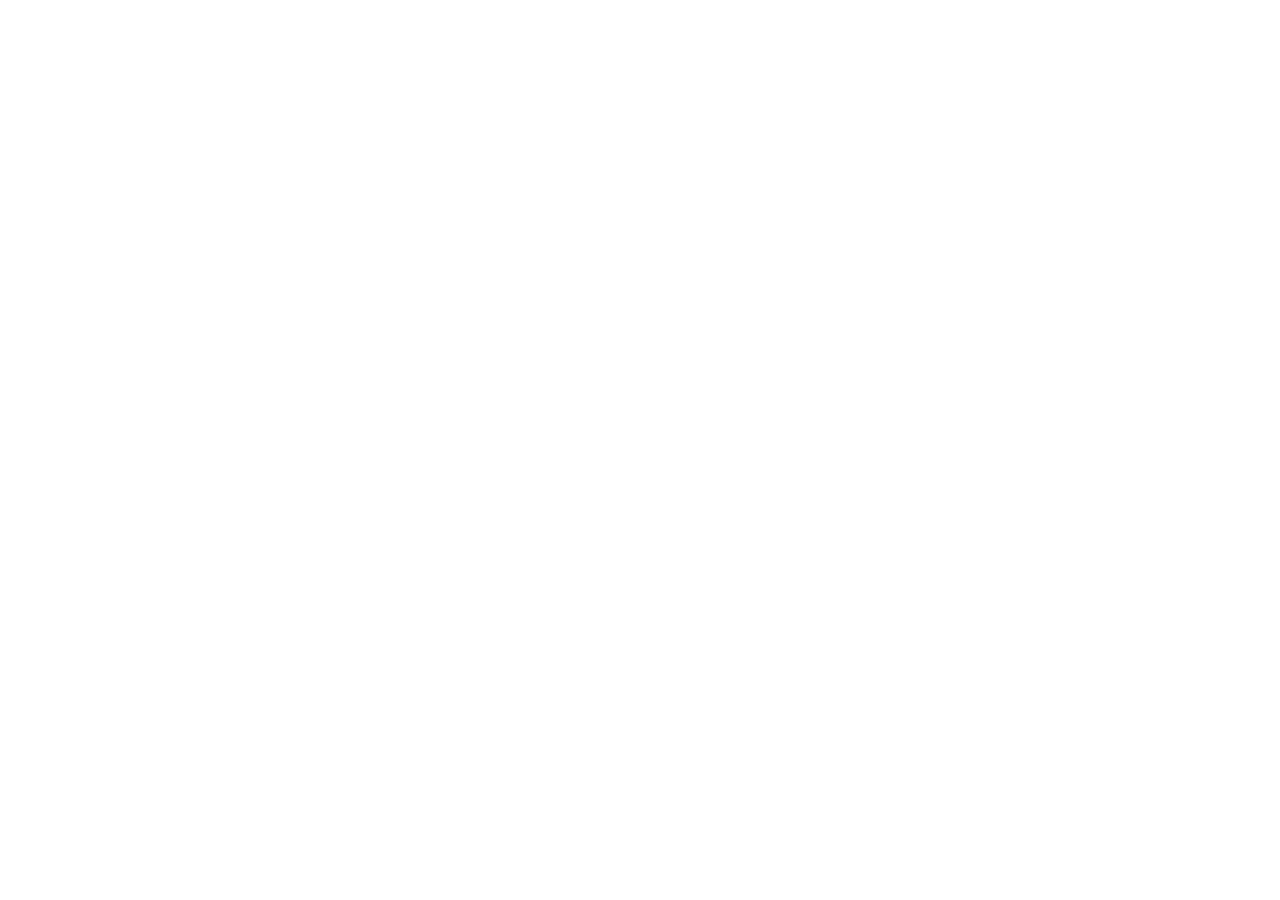
==== code/index.html @ ca90afb4 "Update titel and add viewport meta tag" ====
<!DOCTYPE html>
<html>

<head>
  <meta charset="utf-8" />
  <!-- Titel ändrad. kanske kan göra om? -->
  <title>AI-tech-news</title>
  <link rel="stylesheet" href="./style.css" />
  <meta name="viewport" content="width=device-width , initial-scale=1.0">
  <!-- meta tagg ok! -->
</head>

<body>
  <header>
    <!-- Some kind of logo and navbar -->
  </header>

  <section class="big-news">
    <!-- The big news content -->
  </section>

  <section class="">
    <!-- The other news  -->
  </section>
</body>

</html>
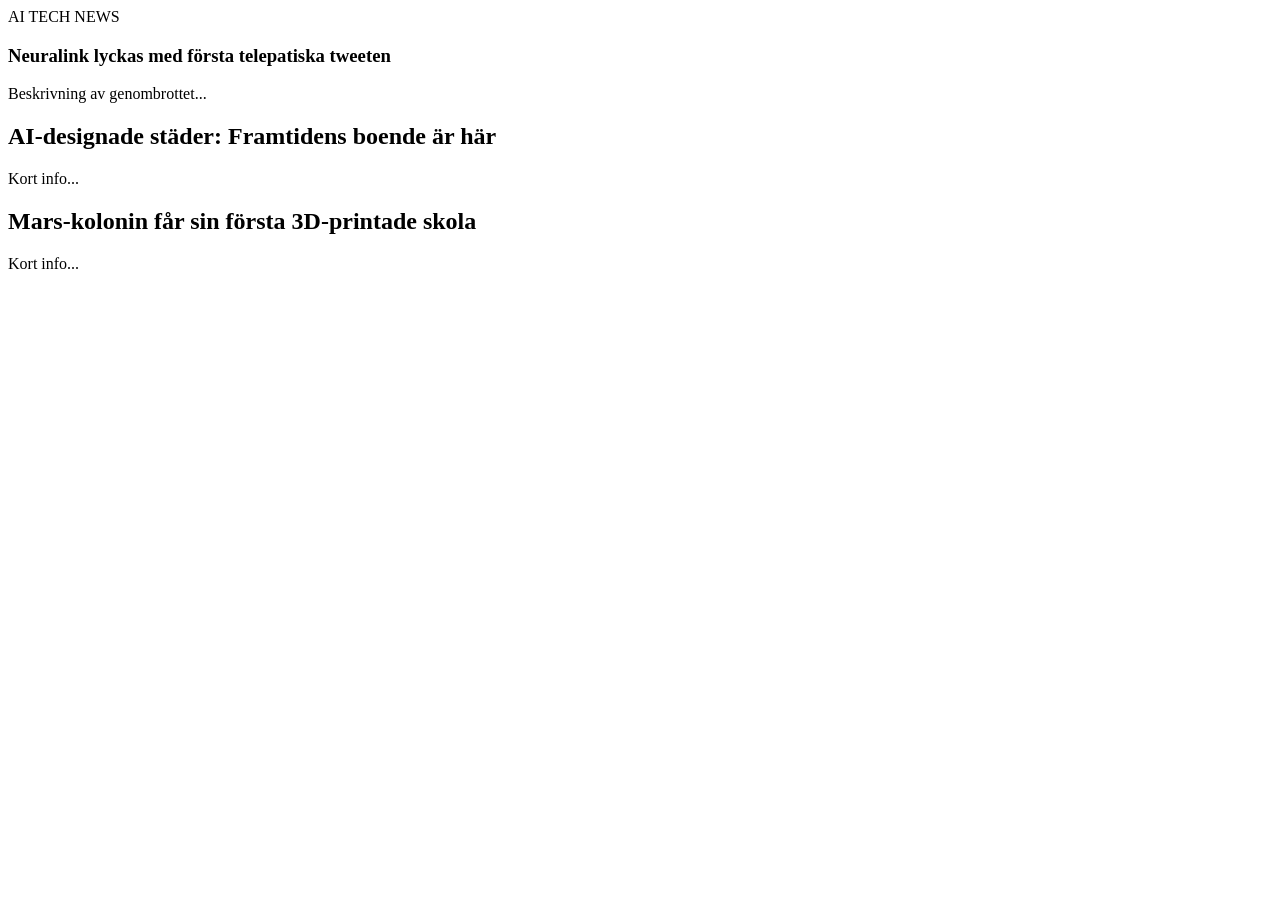
==== commit 4961befa: "add structure and content" ====
--- a/code/index.html
+++ b/code/index.html
@@ -3,8 +3,8 @@
 
 <head>
   <meta charset="utf-8" />
-  <!-- Titel ändrad. kanske kan göra om? -->
-  <title>AI-tech-news</title>
+  <!-- Titel ok -->
+  <title>AI TECH NEWS</title>
   <link rel="stylesheet" href="./style.css" />
   <meta name="viewport" content="width=device-width , initial-scale=1.0">
   <!-- meta tagg ok! -->
@@ -12,16 +12,50 @@
 
 <body>
   <header>
-    <!-- Some kind of logo and navbar -->
+    <div class="logo">AI TECH NEWS</div>
+    <!-- logo ok. navbar in progress -->
   </header>
 
   <section class="big-news">
-    <!-- The big news content -->
+    <article class="hero-content">
+      <h1>Neuralink lyckas med första telepatiska tweeten</h1>
+      <p>Beskrivning av genombrottet...</p>
+    </article>
   </section>
 
-  <section class="">
-    <!-- The other news  -->
+  <section class="news-grid">
+    <article class="news-card">
+      <h2>AI-designade städer: Framtidens boende är här</h2>
+      <p>Kort info...</p>
+    </article>
+
+    <article class="news-card">
+      <h2>Mars-kolonin får sin första 3D-printade skola</h2>
+      <p>Kort info...</p>
+    </article>
+
+    <article class="news-card">
+      <h2></h2>
+      <p></p>
+    </article>
+
+    <article class="news-card">
+      <h2></h2>
+      <p></p>
+    </article>
+
+    <article class="news-card">
+      <h2></h2>
+      <p></p>
+    </article>
+
+    <article class="news-card">
+      <h2></h2>
+      <p></p>
+    </article>
   </section>
+
+
 </body>
 
 </html>
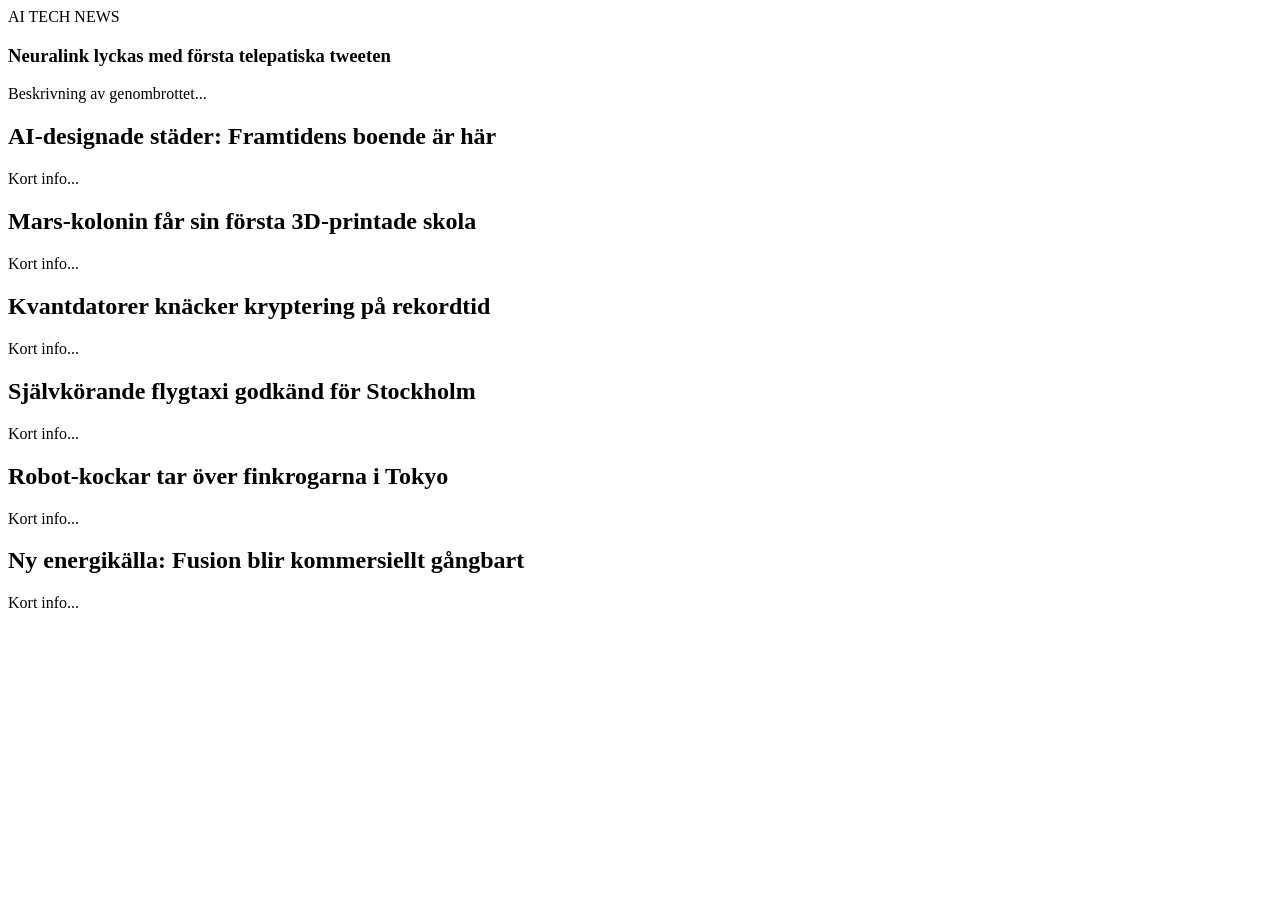
==== commit 287097c6: "add more content" ====
--- a/code/index.html
+++ b/code/index.html
@@ -35,23 +35,23 @@
     </article>
 
     <article class="news-card">
-      <h2></h2>
-      <p></p>
+      <h2>Kvantdatorer knäcker kryptering på rekordtid</h2>
+      <p>Kort info...</p>
     </article>
 
     <article class="news-card">
-      <h2></h2>
-      <p></p>
+      <h2>Självkörande flygtaxi godkänd för Stockholm</h2>
+      <p>Kort info...</p>
     </article>
 
     <article class="news-card">
-      <h2></h2>
-      <p></p>
+      <h2>Robot-kockar tar över finkrogarna i Tokyo</h2>
+      <p>Kort info...</p>
     </article>
 
     <article class="news-card">
-      <h2></h2>
-      <p></p>
+      <h2>Ny energikälla: Fusion blir kommersiellt gångbart</h2>
+      <p>Kort info...</p>
     </article>
   </section>
 
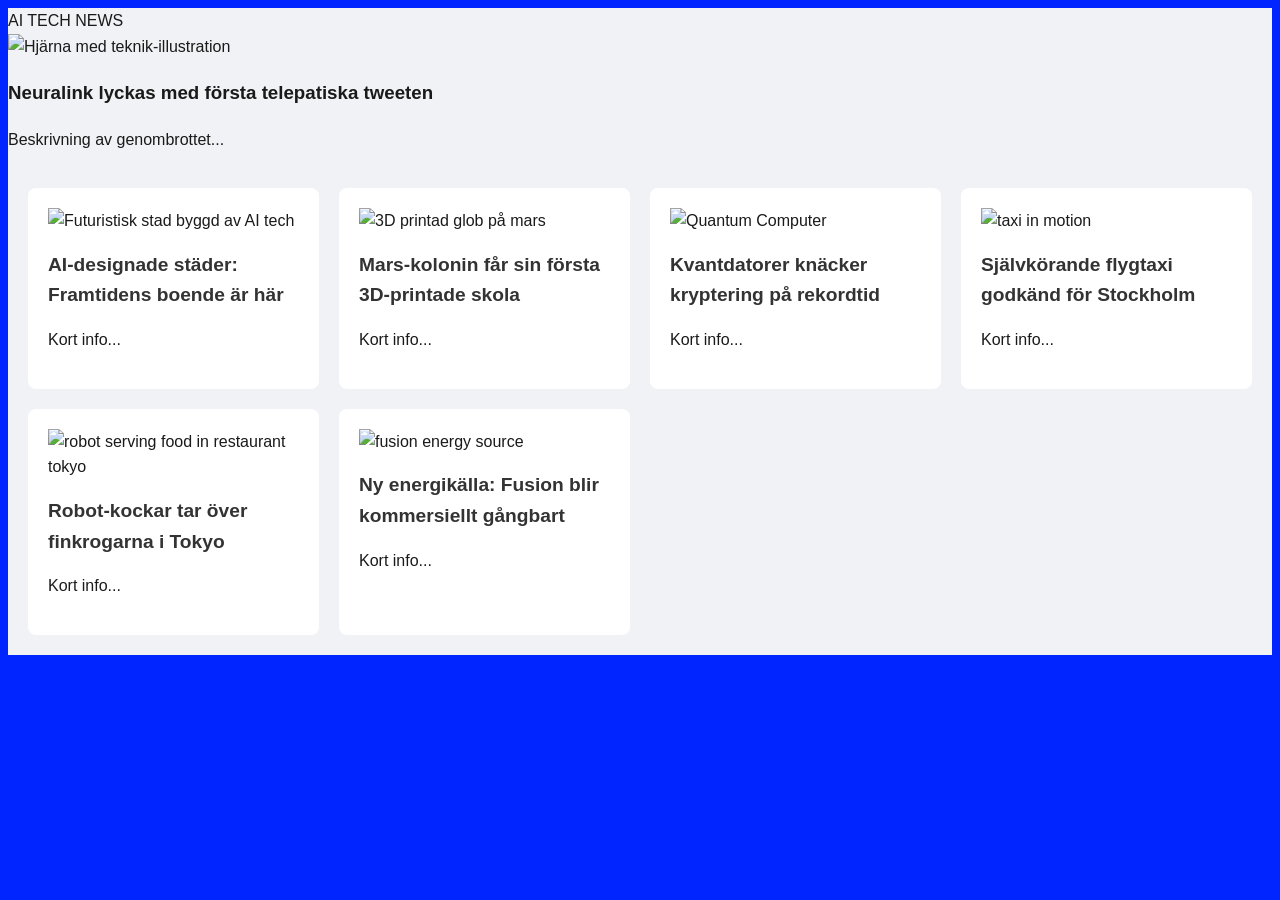
==== commit 6a5531d1: "add img to content" ====
--- a/code/index.html
+++ b/code/index.html
@@ -18,6 +18,10 @@
 
   <section class="big-news">
     <article class="hero-content">
+      <img
+        src="https://images.unsplash.com/photo-1750365919878-2735d30fa3d8?q=80&w=1332&auto=format&fit=crop&ixlib=rb-4.1.0&ixid=M3wxMjA3fDB8MHxwaG90by1wYWdlfHx8fGVufDB8fHx8fA%3D%3D"
+        alt="Hjärna med teknik-illustration" 
+        class="hero-img">
       <h1>Neuralink lyckas med första telepatiska tweeten</h1>
       <p>Beskrivning av genombrottet...</p>
     </article>
@@ -25,31 +29,50 @@
 
   <section class="news-grid">
     <article class="news-card">
-      <h2>AI-designade städer: Framtidens boende är här</h2>
+      <img
+        src="https://images.unsplash.com/photo-1516496636080-14fb876e029d?w=1000&auto=format&fit=crop&q=60&ixlib=rb-4.1.0&ixid=M3wxMjA3fDB8MHxzZWFyY2h8MTB8fGZ1dHVyZSUyMGNpdHl8ZW58MHx8MHx8fDI%3D"
+        alt="Futuristisk stad byggd av AI tech" 
+        class="card-img">
+        <h2>AI-designade städer: Framtidens boende är här</h2>
       <p>Kort info...</p>
     </article>
 
     <article class="news-card">
+      <img src="https://images.unsplash.com/photo-1675536462809-8b533a6ba0e7?q=80&w=1170&auto=format&fit=crop&ixlib=rb-4.1.0&ixid=M3wxMjA3fDB8MHxwaG90by1wYWdlfHx8fGVufDB8fHx8fA%3D%3D"
+      alt="3D printad glob på mars"
+      class="card.img">
       <h2>Mars-kolonin får sin första 3D-printade skola</h2>
       <p>Kort info...</p>
     </article>
 
     <article class="news-card">
+      <img src="https://images.unsplash.com/photo-1681908571122-97f349e1ace0?q=80&w=735&auto=format&fit=crop&ixlib=rb-4.1.0&ixid=M3wxMjA3fDB8MHxwaG90by1wYWdlfHx8fGVufDB8fHx8fA%3D%3D"
+      alt="Quantum Computer"
+      class="card.img">
       <h2>Kvantdatorer knäcker kryptering på rekordtid</h2>
       <p>Kort info...</p>
     </article>
 
     <article class="news-card">
+      <img src="https://images.unsplash.com/photo-1565531152238-5f20a0f4a3f0?q=80&w=1170&auto=format&fit=crop&ixlib=rb-4.1.0&ixid=M3wxMjA3fDB8MHxwaG90by1wYWdlfHx8fGVufDB8fHx8fA%3D%3D"
+      alt="taxi in motion"
+      class="card.img">
       <h2>Självkörande flygtaxi godkänd för Stockholm</h2>
       <p>Kort info...</p>
     </article>
 
     <article class="news-card">
+      <img src="https://images.unsplash.com/photo-1767966926615-748201123f94?q=80&w=712&auto=format&fit=crop&ixlib=rb-4.1.0&ixid=M3wxMjA3fDB8MHxwaG90by1wYWdlfHx8fGVufDB8fHx8fA%3D%3D"
+      alt="robot serving food in restaurant tokyo"
+      class="card.img">
       <h2>Robot-kockar tar över finkrogarna i Tokyo</h2>
       <p>Kort info...</p>
     </article>
 
     <article class="news-card">
+      <img src="https://images.unsplash.com/photo-1727434032792-c7ef921ae086?q=80&w=1332&auto=format&fit=crop&ixlib=rb-4.1.0&ixid=M3wxMjA3fDB8MHxwaG90by1wYWdlfHx8fGVufDB8fHx8fA%3D%3D"
+      alt="fusion energy source"
+      class="card.img">
       <h2>Ny energikälla: Fusion blir kommersiellt gångbart</h2>
       <p>Kort info...</p>
     </article>
--- a/code/style.css
+++ b/code/style.css
@@ -0,0 +1,50 @@
+html {
+  background: #0025ff;
+  color: #fff;
+}
+
+body {
+  font-family: Arial, sans-serif;
+  /* Eller något snyggare sen! */
+  line-height: 1.6;
+  background-color: #f0f2f5;
+  /* ljusgrå för att se boxarna bättre, ändra senare */
+  color: #1a1a1a;
+}
+
+/* MOBIL (Standard) */
+.news-grid {
+  display: grid;
+  grid-template-columns: 1fr;
+  /* Bara en kolumn */
+  gap: 20px;
+  padding: 20px;
+}
+
+.news-card {
+  background: white;
+  padding: 20px;
+  border-radius: 8px;
+}
+
+.news-card h2 {
+  font-size: 1.2rem;
+  margin-bottom: 10px;
+  color: #333;
+}
+
+/* TABLET (från 668px bredd) */
+@media (min-width: 668px) {
+  .news-grid {
+    grid-template-columns: repeat(2, 1fr);
+    /* 2 kolumner */
+  }
+}
+
+/* DESKTOP (från 1024px bredd) */
+@media (min-width: 1024px) {
+  .news-grid {
+    grid-template-columns: repeat(4, 1fr);
+    /* 4 kolumner ! */
+  }
+}
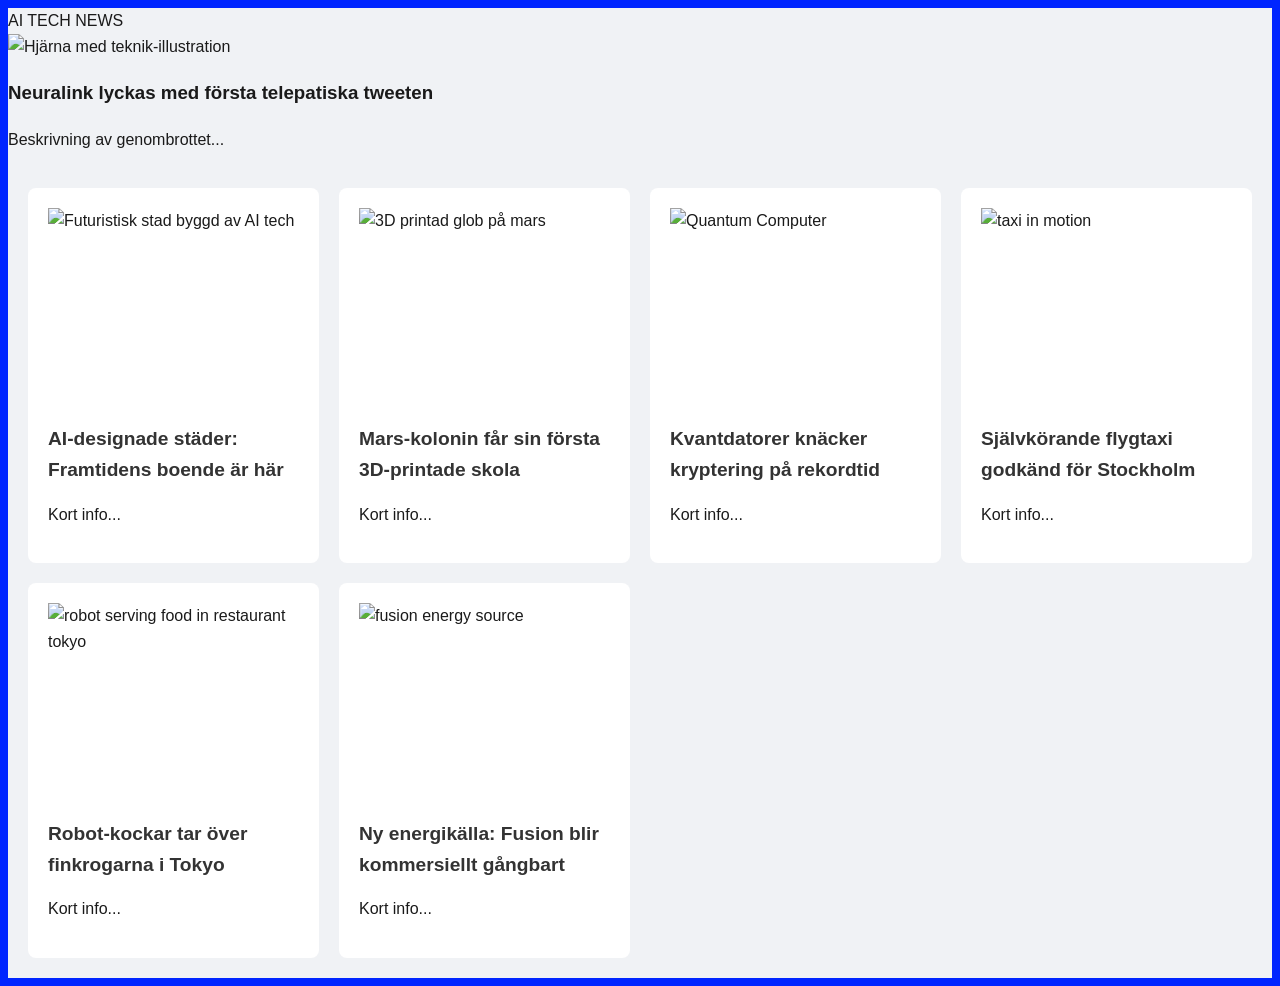
==== commit 5142eca7: "fix: correct class names for images" ====
--- a/code/index.html
+++ b/code/index.html
@@ -20,8 +20,7 @@
     <article class="hero-content">
       <img
         src="https://images.unsplash.com/photo-1750365919878-2735d30fa3d8?q=80&w=1332&auto=format&fit=crop&ixlib=rb-4.1.0&ixid=M3wxMjA3fDB8MHxwaG90by1wYWdlfHx8fGVufDB8fHx8fA%3D%3D"
-        alt="Hjärna med teknik-illustration" 
-        class="hero-img">
+        alt="Hjärna med teknik-illustration" class="hero-img">
       <h1>Neuralink lyckas med första telepatiska tweeten</h1>
       <p>Beskrivning av genombrottet...</p>
     </article>
@@ -31,48 +30,47 @@
     <article class="news-card">
       <img
         src="https://images.unsplash.com/photo-1516496636080-14fb876e029d?w=1000&auto=format&fit=crop&q=60&ixlib=rb-4.1.0&ixid=M3wxMjA3fDB8MHxzZWFyY2h8MTB8fGZ1dHVyZSUyMGNpdHl8ZW58MHx8MHx8fDI%3D"
-        alt="Futuristisk stad byggd av AI tech" 
-        class="card-img">
-        <h2>AI-designade städer: Framtidens boende är här</h2>
+        alt="Futuristisk stad byggd av AI tech" class="card-img">
+      <h2>AI-designade städer: Framtidens boende är här</h2>
       <p>Kort info...</p>
     </article>
 
     <article class="news-card">
-      <img src="https://images.unsplash.com/photo-1675536462809-8b533a6ba0e7?q=80&w=1170&auto=format&fit=crop&ixlib=rb-4.1.0&ixid=M3wxMjA3fDB8MHxwaG90by1wYWdlfHx8fGVufDB8fHx8fA%3D%3D"
-      alt="3D printad glob på mars"
-      class="card.img">
+      <img
+        src="https://images.unsplash.com/photo-1675536462809-8b533a6ba0e7?q=80&w=1170&auto=format&fit=crop&ixlib=rb-4.1.0&ixid=M3wxMjA3fDB8MHxwaG90by1wYWdlfHx8fGVufDB8fHx8fA%3D%3D"
+        alt="3D printad glob på mars" class="card-img">
       <h2>Mars-kolonin får sin första 3D-printade skola</h2>
       <p>Kort info...</p>
     </article>
 
     <article class="news-card">
-      <img src="https://images.unsplash.com/photo-1681908571122-97f349e1ace0?q=80&w=735&auto=format&fit=crop&ixlib=rb-4.1.0&ixid=M3wxMjA3fDB8MHxwaG90by1wYWdlfHx8fGVufDB8fHx8fA%3D%3D"
-      alt="Quantum Computer"
-      class="card.img">
+      <img
+        src="https://images.unsplash.com/photo-1681908571122-97f349e1ace0?q=80&w=735&auto=format&fit=crop&ixlib=rb-4.1.0&ixid=M3wxMjA3fDB8MHxwaG90by1wYWdlfHx8fGVufDB8fHx8fA%3D%3D"
+        alt="Quantum Computer" class="card-img">
       <h2>Kvantdatorer knäcker kryptering på rekordtid</h2>
       <p>Kort info...</p>
     </article>
 
     <article class="news-card">
-      <img src="https://images.unsplash.com/photo-1565531152238-5f20a0f4a3f0?q=80&w=1170&auto=format&fit=crop&ixlib=rb-4.1.0&ixid=M3wxMjA3fDB8MHxwaG90by1wYWdlfHx8fGVufDB8fHx8fA%3D%3D"
-      alt="taxi in motion"
-      class="card.img">
+      <img
+        src="https://images.unsplash.com/photo-1565531152238-5f20a0f4a3f0?q=80&w=1170&auto=format&fit=crop&ixlib=rb-4.1.0&ixid=M3wxMjA3fDB8MHxwaG90by1wYWdlfHx8fGVufDB8fHx8fA%3D%3D"
+        alt="taxi in motion" class="card-img">
       <h2>Självkörande flygtaxi godkänd för Stockholm</h2>
       <p>Kort info...</p>
     </article>
 
     <article class="news-card">
-      <img src="https://images.unsplash.com/photo-1767966926615-748201123f94?q=80&w=712&auto=format&fit=crop&ixlib=rb-4.1.0&ixid=M3wxMjA3fDB8MHxwaG90by1wYWdlfHx8fGVufDB8fHx8fA%3D%3D"
-      alt="robot serving food in restaurant tokyo"
-      class="card.img">
+      <img
+        src="https://images.unsplash.com/photo-1767966926615-748201123f94?q=80&w=712&auto=format&fit=crop&ixlib=rb-4.1.0&ixid=M3wxMjA3fDB8MHxwaG90by1wYWdlfHx8fGVufDB8fHx8fA%3D%3D"
+        alt="robot serving food in restaurant tokyo" class="card-img">
       <h2>Robot-kockar tar över finkrogarna i Tokyo</h2>
       <p>Kort info...</p>
     </article>
 
     <article class="news-card">
-      <img src="https://images.unsplash.com/photo-1727434032792-c7ef921ae086?q=80&w=1332&auto=format&fit=crop&ixlib=rb-4.1.0&ixid=M3wxMjA3fDB8MHxwaG90by1wYWdlfHx8fGVufDB8fHx8fA%3D%3D"
-      alt="fusion energy source"
-      class="card.img">
+      <img
+        src="https://images.unsplash.com/photo-1727434032792-c7ef921ae086?q=80&w=1332&auto=format&fit=crop&ixlib=rb-4.1.0&ixid=M3wxMjA3fDB8MHxwaG90by1wYWdlfHx8fGVufDB8fHx8fA%3D%3D"
+        alt="fusion energy source" class="card-img">
       <h2>Ny energikälla: Fusion blir kommersiellt gångbart</h2>
       <p>Kort info...</p>
     </article>
--- a/code/style.css
+++ b/code/style.css
@@ -33,6 +33,18 @@
   color: #333;
 }
 
+.card-img {
+  width: 100%;
+  height: 200px;
+  object-fit: cover;
+  display: block;
+}
+
+.hero-img {
+  width: 100%;
+  height: auto;
+}
+
 /* TABLET (från 668px bredd) */
 @media (min-width: 668px) {
   .news-grid {
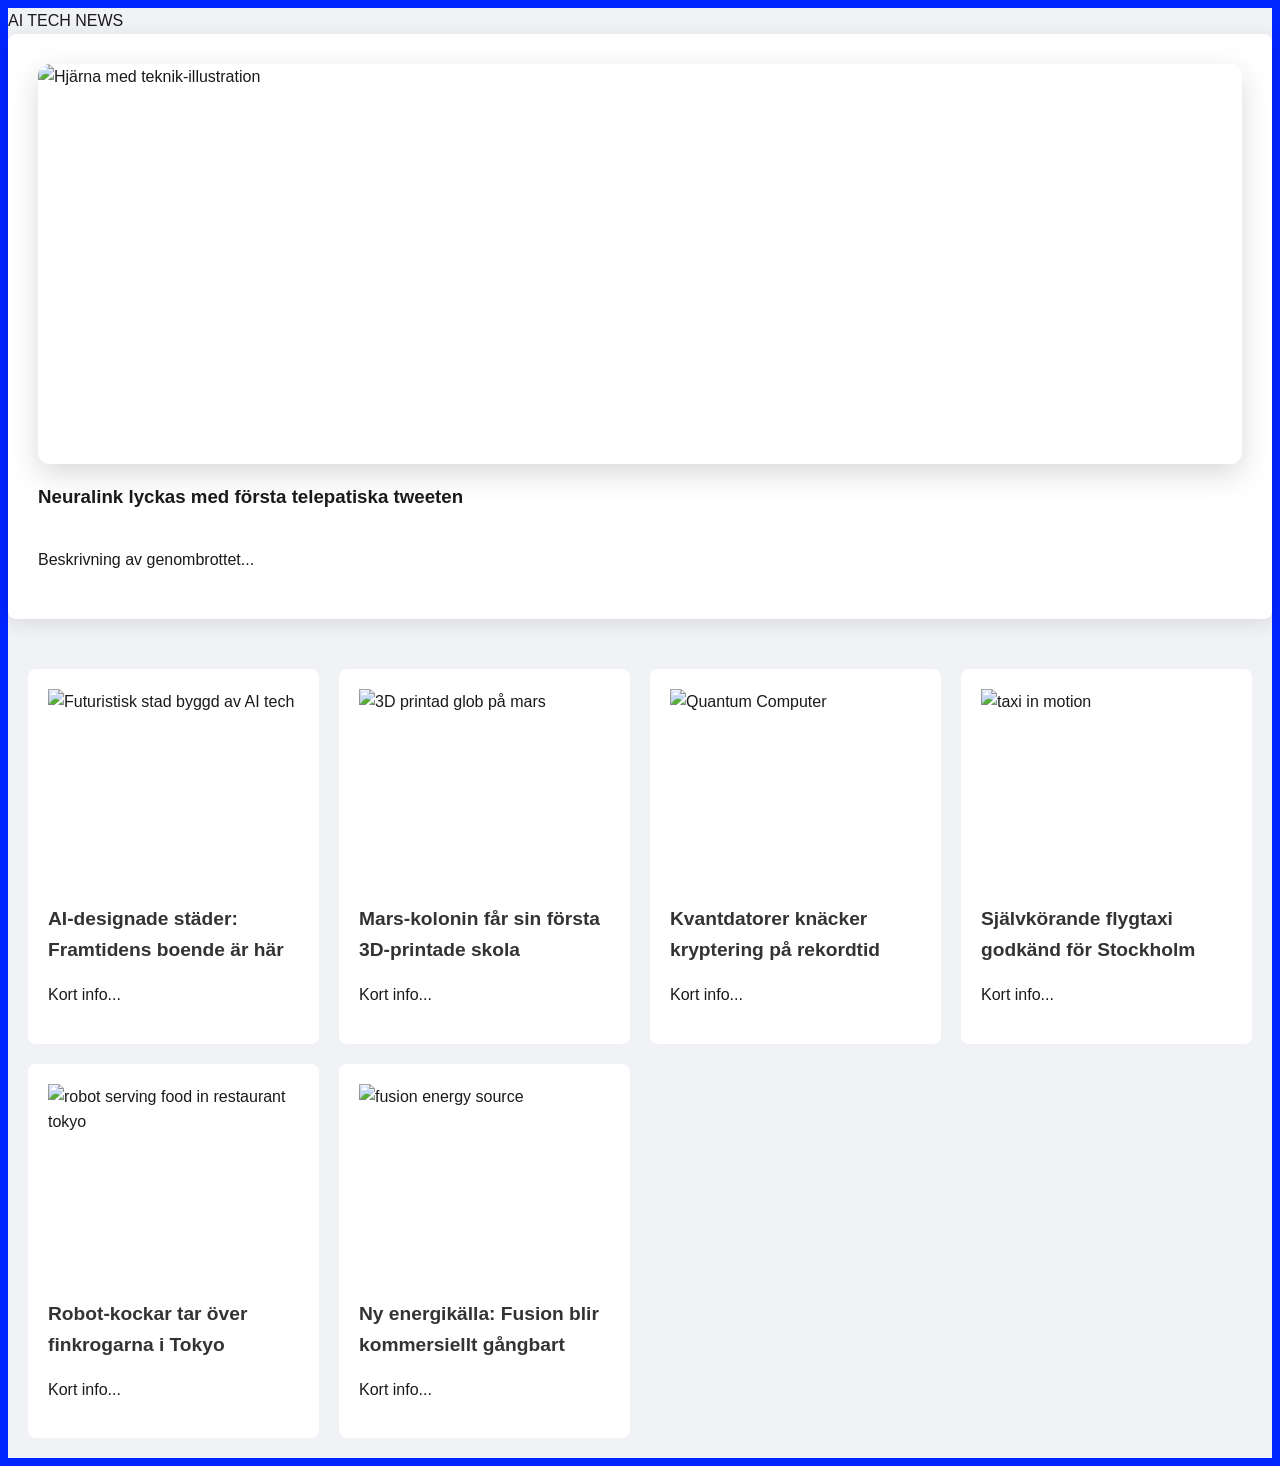
==== commit f2a65062: "add hero content" ====
--- a/code/index.html
+++ b/code/index.html
@@ -17,7 +17,7 @@
   </header>
 
   <section class="big-news">
-    <article class="hero-content">
+    <article class="hero-card">
       <img
         src="https://images.unsplash.com/photo-1750365919878-2735d30fa3d8?q=80&w=1332&auto=format&fit=crop&ixlib=rb-4.1.0&ixid=M3wxMjA3fDB8MHxwaG90by1wYWdlfHx8fGVufDB8fHx8fA%3D%3D"
         alt="Hjärna med teknik-illustration" class="hero-img">
--- a/code/style.css
+++ b/code/style.css
@@ -27,6 +27,19 @@
   border-radius: 8px;
 }
 
+.hero-card {
+  background: white;
+  border-radius: 8px;
+  /*lite rundade hörn */
+  display: flex;
+  flex-direction: column;
+  margin-bottom: 30px;
+  /* ger avstånd till dem andra korten */
+  box-shadow: 0 4px 20px rgba(0, 0, 0, 0.1);
+  /* annan skugga än för dem andra */
+  padding: 30px;
+}
+
 .news-card h2 {
   font-size: 1.2rem;
   margin-bottom: 10px;
@@ -42,7 +55,13 @@
 
 .hero-img {
   width: 100%;
-  height: auto;
+  height: 400px;
+  /*lite högre än dem andra */
+  object-fit: cover;
+  border-radius: 12px;
+  /*mjukare hörn för huvudbilden */
+  box-shadow: 0 10px 30px rgba(0, 0, 0, 0.15);
+  /*lite skugga */
 }
 
 /* TABLET (från 668px bredd) */
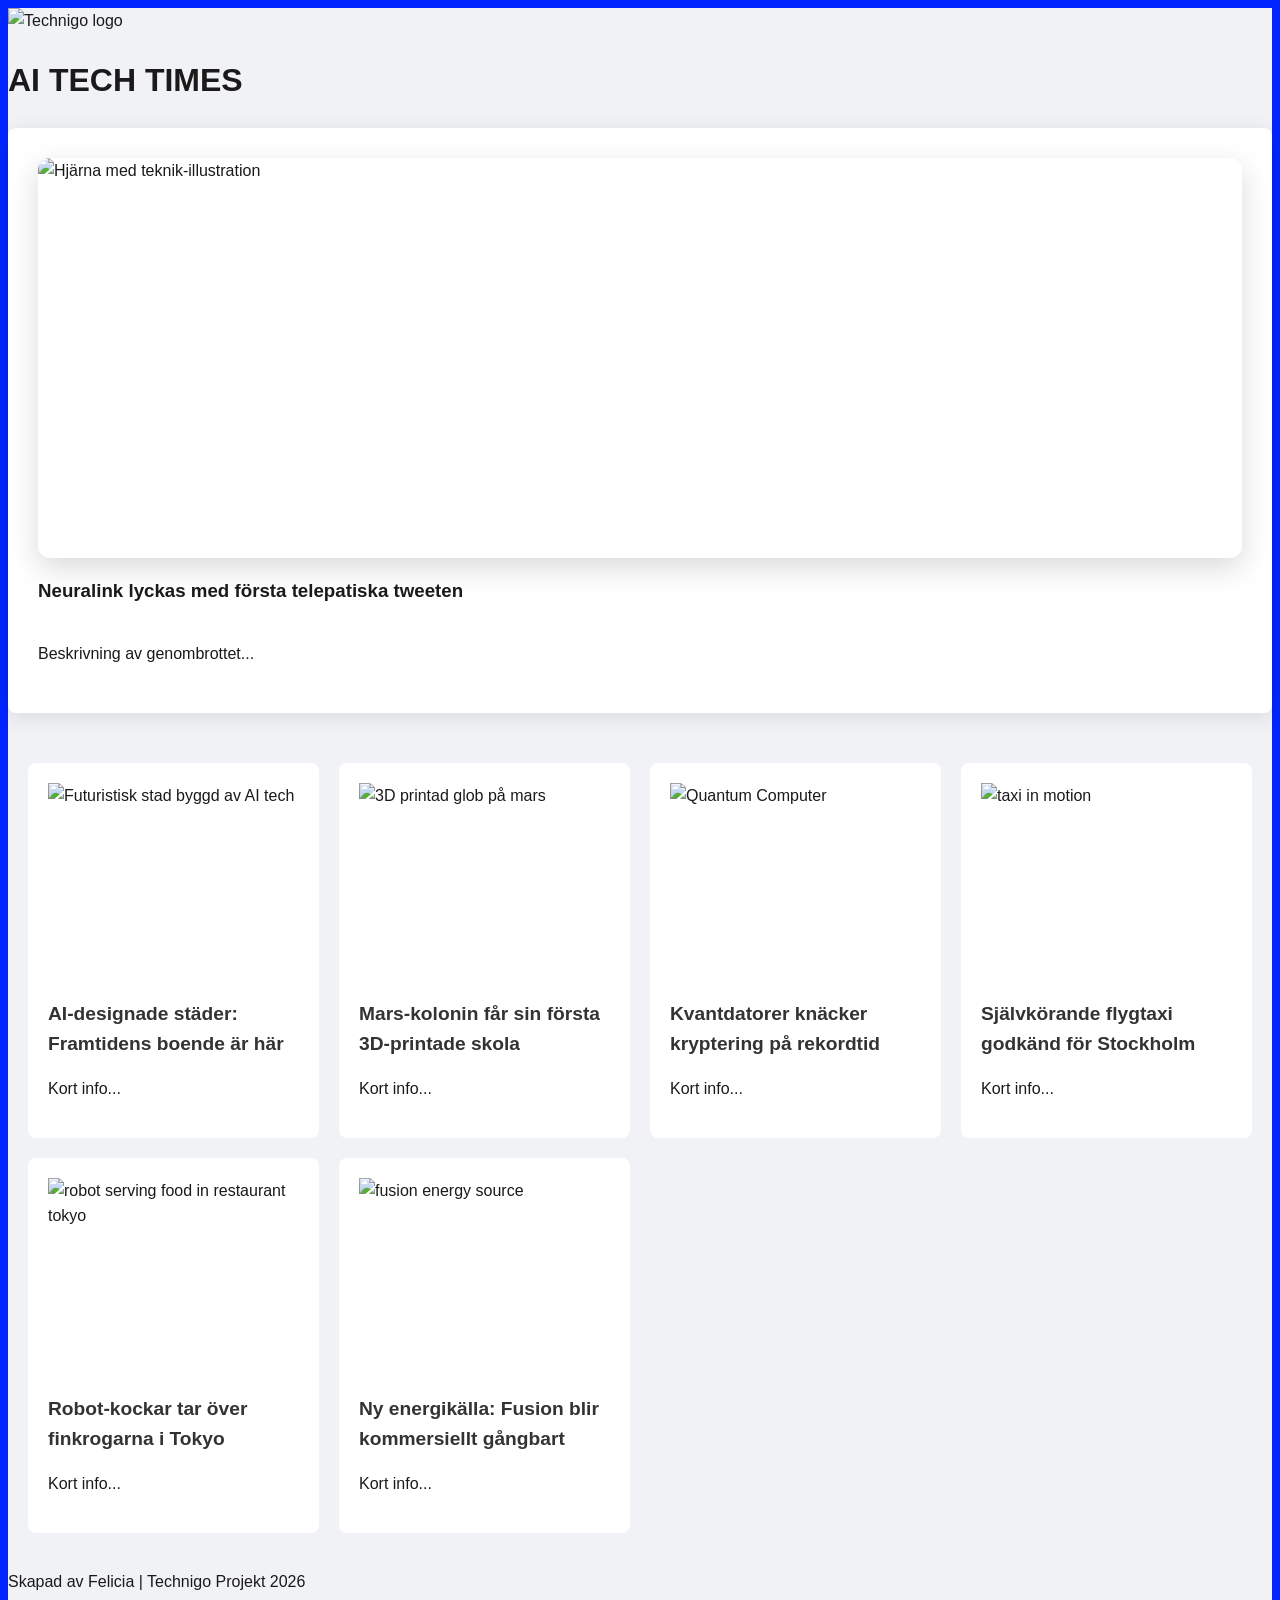
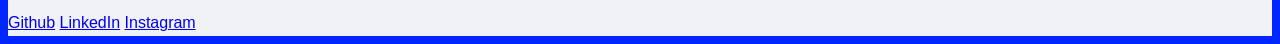
==== commit 791c86ab: "add header and footer" ====
--- a/code/index.html
+++ b/code/index.html
@@ -11,9 +11,15 @@
 </head>
 
 <body>
-  <header>
-    <div class="logo">AI TECH NEWS</div>
-    <!-- logo ok. navbar in progress -->
+  <header class="main-header">
+    <img src="logo.svg" alt="Technigo logo" class="header-logo">
+    <h1 class="header-title">AI TECH TIMES</h1>
+    <!-- logo even better now! navbar in progress -->
+    <div class="hamburger-menu"> <!--maybe cool to have?-->
+      <span></span>
+      <span></span>
+      <span></span>
+    </div>
   </header>
 
   <section class="big-news">
@@ -76,6 +82,14 @@
     </article>
   </section>
 
+  <footer class="main-footer">
+    <p>Skapad av Felicia | Technigo Projekt 2026</p>
+    <div class="social-links">
+      <a href="https://github.com/LofstromFelicia">Github</a>
+      <a href="#">LinkedIn</a>
+      <a href="#">Instagram</a>
+    </div>
+  </footer>
 
 </body>
 
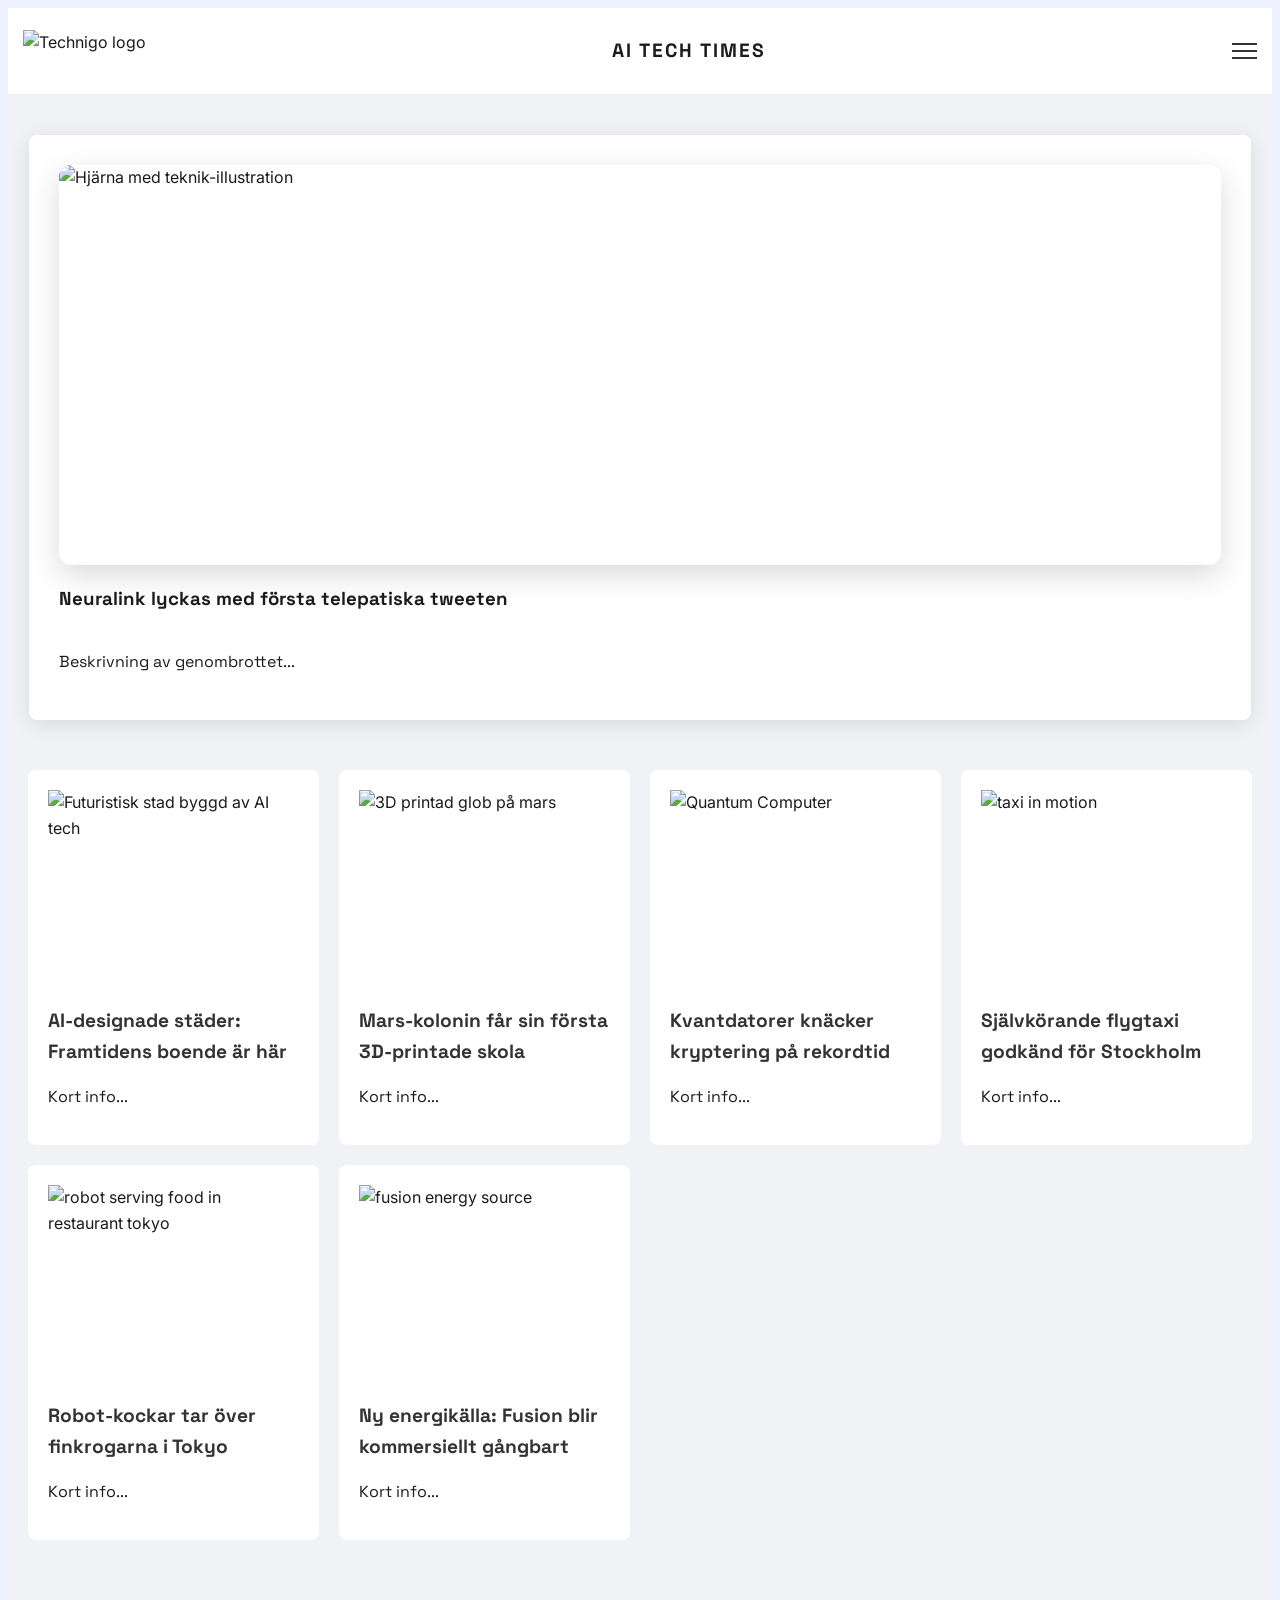
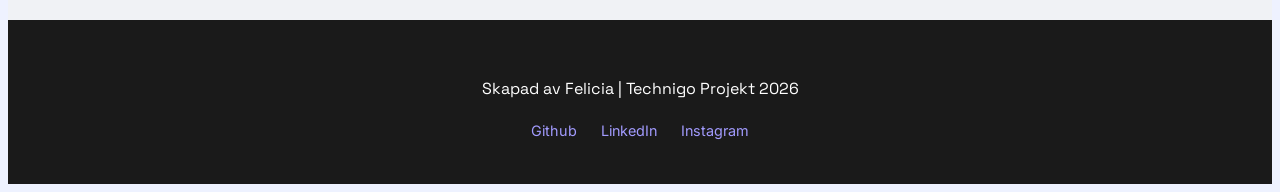
==== commit 38982cdf: "Clean up html" ====
--- a/code/index.html
+++ b/code/index.html
@@ -3,19 +3,16 @@
 
 <head>
   <meta charset="utf-8" />
-  <!-- Titel ok -->
   <title>AI TECH NEWS</title>
   <link rel="stylesheet" href="./style.css" />
   <meta name="viewport" content="width=device-width , initial-scale=1.0">
-  <!-- meta tagg ok! -->
 </head>
 
 <body>
   <header class="main-header">
     <img src="logo.svg" alt="Technigo logo" class="header-logo">
     <h1 class="header-title">AI TECH TIMES</h1>
-    <!-- logo even better now! navbar in progress -->
-    <div class="hamburger-menu"> <!--maybe cool to have?-->
+    <div class="hamburger-menu">
       <span></span>
       <span></span>
       <span></span>
--- a/code/style.css
+++ b/code/style.css
@@ -1,22 +1,28 @@
+@import url('https://fonts.googleapis.com/css2?family=Inter:wght@400;500&family=Space+Grotesk:wght@500;700&display=swap');
+
 html {
-  background: #0025ff;
+  background: #eef2ff;
   color: #fff;
 }
 
 body {
-  font-family: Arial, sans-serif;
-  /* Eller något snyggare sen! */
+  font-family: 'Inter', sans-serif;
   line-height: 1.6;
   background-color: #f0f2f5;
-  /* ljusgrå för att se boxarna bättre, ändra senare */
-  color: #1a1a1a;
+  color: #1a1b1e;
 }
 
-/* MOBIL (Standard) */
+h1,
+h2,
+p,
+.header-title {
+  font-family: 'Space Grotesk', sans-serif;
+}
+
+/* MOBIL (Default) */
 .news-grid {
   display: grid;
   grid-template-columns: 1fr;
-  /* Bara en kolumn */
   gap: 20px;
   padding: 20px;
 }
@@ -27,16 +33,39 @@
   border-radius: 8px;
 }
 
+.news-card,
 .hero-card {
+  transition: all 0.4s ease;
+  /* Makes transition softer */
+  cursor: pointer;
+}
+
+.news-card:hover,
+.hero-card:hover {
+  background-color: #5d3fd3;
+  transform: translateY(-5px);
+  /* Card Hover */
+  box-shadow: 0 10px 20px rgba(93, 63, 211, 0.3);
+}
+
+.news-card:hover h2,
+.hero-card:hover h1,
+.news-card:hover p,
+.hero-card:hover p {
+  color: #ffffff;
+}
+
+.hero-card {
+  max-width: 92%;
+  margin: 0 auto;
+  /* Centers the card and sets top/bottom margins */
   background: white;
   border-radius: 8px;
-  /*lite rundade hörn */
   display: flex;
   flex-direction: column;
+  margin-top: 40px;
   margin-bottom: 30px;
-  /* ger avstånd till dem andra korten */
   box-shadow: 0 4px 20px rgba(0, 0, 0, 0.1);
-  /* annan skugga än för dem andra */
   padding: 30px;
 }
 
@@ -56,26 +85,92 @@
 .hero-img {
   width: 100%;
   height: 400px;
-  /*lite högre än dem andra */
   object-fit: cover;
   border-radius: 12px;
-  /*mjukare hörn för huvudbilden */
   box-shadow: 0 10px 30px rgba(0, 0, 0, 0.15);
-  /*lite skugga */
 }
 
-/* TABLET (från 668px bredd) */
+/* --- HEADER --- */
+.main-header {
+  display: flex;
+  justify-content: space-between;
+  align-items: center;
+  padding: 15px;
+  background: white;
+  border-bottom: 1px solid #eee;
+  position: sticky;
+  top: 0;
+  z-index: 100;
+  /* Keep navigation visible while scrolling */
+}
+
+.header-logo {
+  height: 43px;
+}
+
+.header-title {
+  font-size: 1.2rem;
+  letter-spacing: 2px;
+  font-weight: 900;
+}
+
+/* --- HAMBURGER MENU --- */
+.hamburger-menu {
+  cursor: pointer;
+  transition: transform 0.2s ease;
+}
+
+.hamburger-menu span {
+  display: block;
+  width: 25px;
+  height: 2px;
+  background-color: #333;
+  margin: 5px 0;
+}
+
+.hamburger-menu:hover {
+  transform: scale(1.1);
+  /* Subtle change on hover */
+}
+
+.hamburger-menu:hover span {
+  background-color: #5d3fd3;
+}
+
+/* --- FOOTER STYLES --- */
+.main-footer {
+  background: #1a1a1a;
+  color: white;
+  padding: 40px 20px;
+  text-align: center;
+  margin-top: 60px;
+}
+
+.social-links {
+  margin-top: 15px;
+}
+
+.social-links a {
+  color: #a29bfe;
+  text-decoration: none;
+  margin: 0 10px;
+  font-size: 0.9rem;
+}
+
+.social-links a:hover {
+  text-decoration: underline;
+}
+
+/* TABLET (from 668px: 2 column layout) */
 @media (min-width: 668px) {
   .news-grid {
     grid-template-columns: repeat(2, 1fr);
-    /* 2 kolumner */
   }
 }
 
-/* DESKTOP (från 1024px bredd) */
+/* DESKTOP (from 1024px: 4 column layout) */
 @media (min-width: 1024px) {
   .news-grid {
     grid-template-columns: repeat(4, 1fr);
-    /* 4 kolumner ! */
   }
 }
